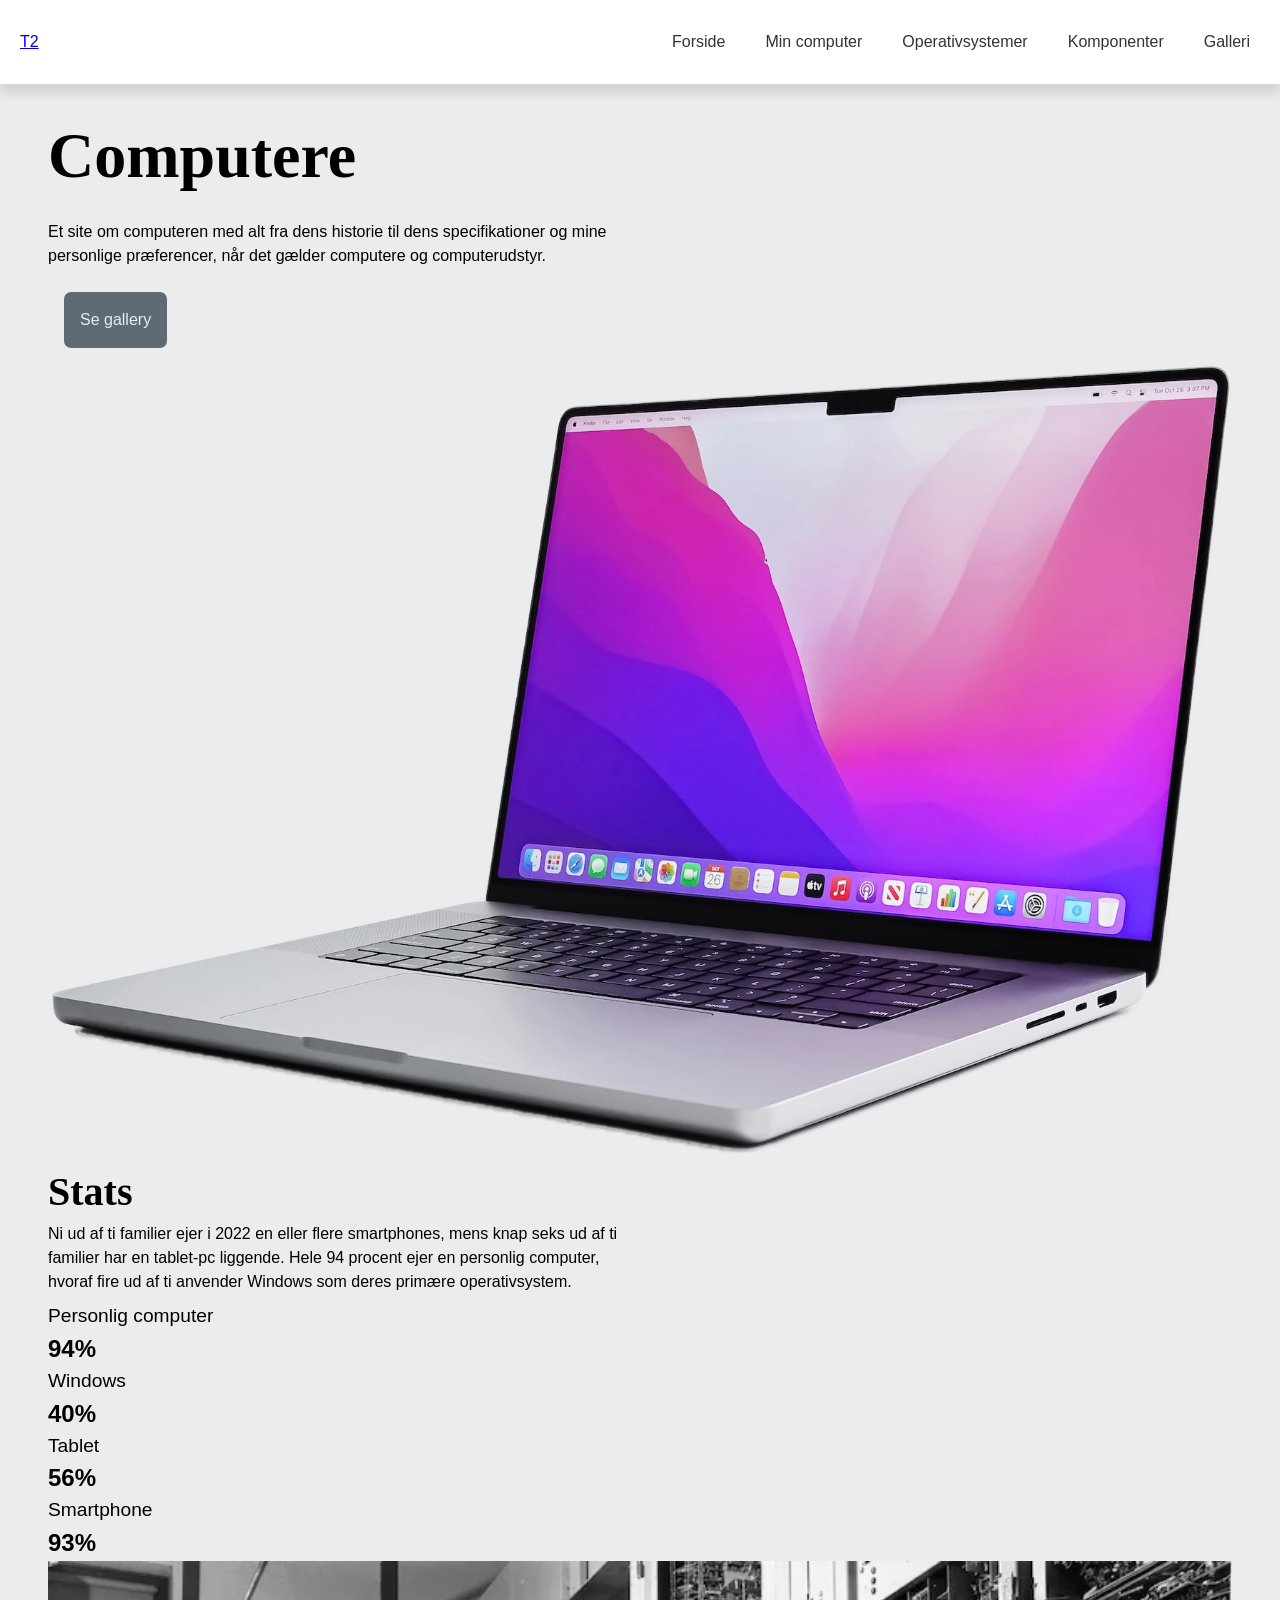
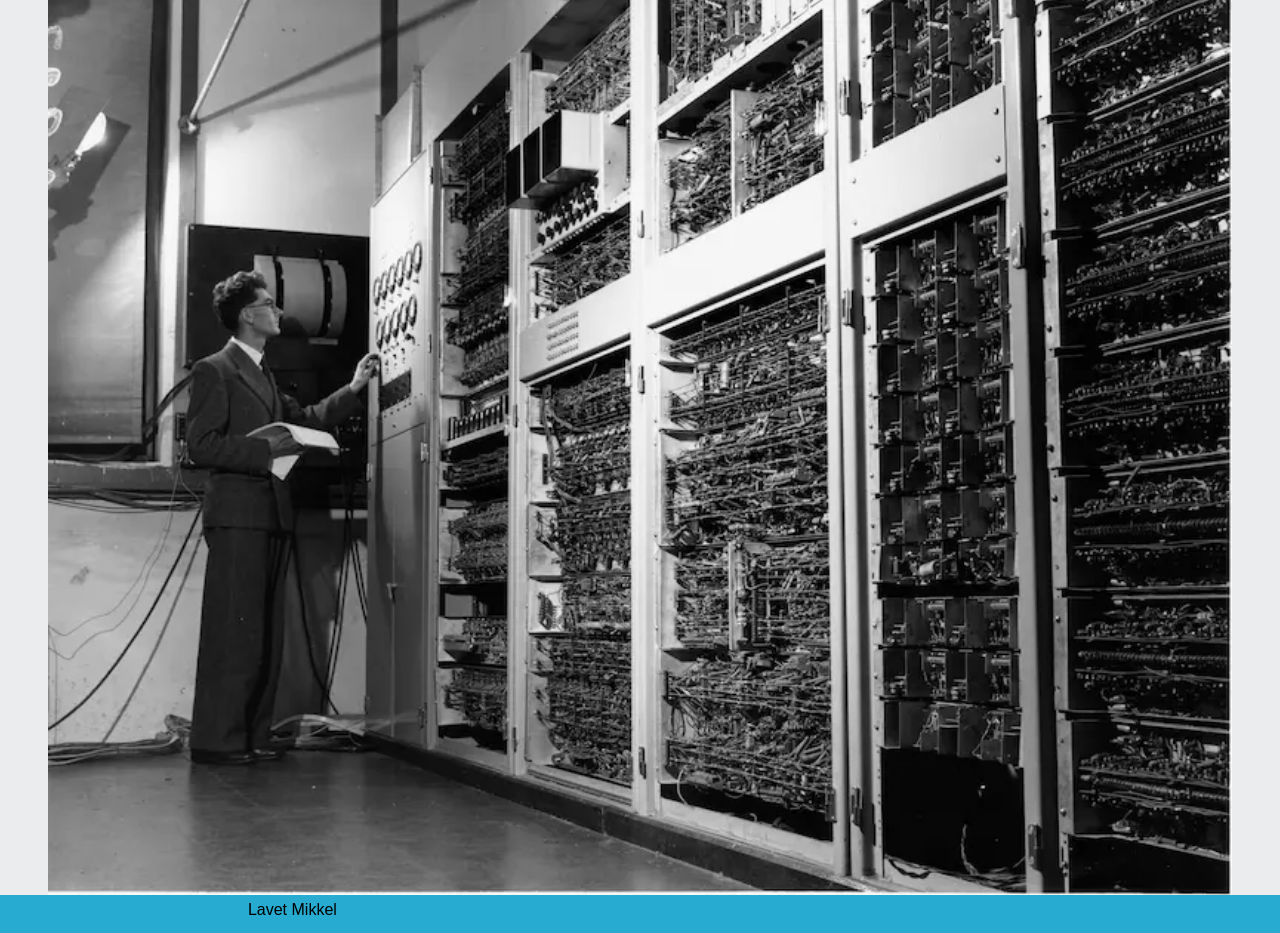
==== index.html @ cf96a5be "init" ====
<!DOCTYPE html>
<html lang="da">

<head>
  <meta charset="UTF-8" />
  <meta http-equiv="X-UA-Compatible" content="IE=edge" />
  <meta name="viewport" content="width=device-width, initial-scale=1.0" />
  <meta name="robots" content="noindex" />
  <link rel="stylesheet" href="general.css" />
  <link rel="stylesheet" href="layout.css">
  <title>Computere</title>
</head>

<body>
  <header>
    <div class="logo">
      <a href="index.html">T2</a>
    </div>
    <nav>
      <ul class="menu">
        <li><a href="index.html">Forside</a></li>
        <li><a href="min_computer.html">Min computer</a></li>
        <li><a href="operativsystemer.html">Operativsystemer</a></li>
        <li><a href="komponenter.html">Komponenter</a></li>
        <li><a href="galleri.html">Galleri</a></li>
      </ul>
      <button class="burger">
        <span class="line"></span>
        <span class="line"></span>
        <span class="line"></span>
      </button>
    </nav>
  </header>
  <main>
    <h1>Computere</h1>

    <section class="grid_2-1"></section>

    <p>Et site om computeren med alt fra dens historie til dens specifikationer og mine personlige præferencer, når det
      gælder computere og computerudstyr.</p>
    <a class="cta" href="galleri.html">Se gallery</a>
    <img src="imgs/computer-cutout.webp" alt="Laptop computer" />
    <h2>Stats</h2>
    <p>
      Ni ud af ti familier ejer i 2022 en eller flere smartphones, mens knap seks ud af ti familier har en tablet-pc
      liggende. Hele 94 procent ejer en personlig computer, hvoraf fire ud af ti
      anvender Windows som deres primære operativsystem.
    </p>
    <dl>
      <dt>Personlig computer</dt>
      <dd>94%</dd>
      <dt>Windows</dt>
      <dd>40%</dd>
      <dt>Tablet</dt>
      <dd>56%</dd>
      <dt>Smartphone</dt>
      <dd>93%</dd>
    </dl>
    <img src="imgs/computer-old.webp" alt="Gammel computer" />
  </main>
  <footer>
    <p>Lavet Mikkel</p>
  </footer>
  <script src="menu.js"></script>
</body>

</html>
---- general.css ----
/*************** Reset *********************/
* {
  margin: 0;
  padding: 0;
  box-sizing: border-box;
}
body {
  line-height: 1.5;
  font-family: "pt_serifregular", sans-serif;
}
img {
  width: 100%;
  height: auto;
  display: block;
}

/*************** Web Fonts *********************/
@font-face {
  font-family: "poppinsregular";
  src: url("poppins-regular-webfont.woff2") format("woff2");
  font-weight: normal;
  font-style: normal;
}
@font-face {
  font-family: "pt_serifregular";
  src: url("ptserif-regular-webfont.woff2") format("woff2");
  font-weight: normal;
  font-style: normal;
}

/*************** colors *********************/
.color1 {
  background-color: #252d38;
}
.color2 {
  background-color: #ebecee;
}
.color3 {
  background-color: #27abd0;
}
.color4 {
  background-color: #5e6b74;
}
.color5 {
  background-color: #508fa5;
}

/*************** Tekst format *********************/
h1 {
  font-family: "poppinsregular", serif;
  font-size: 3rem;
  margin-bottom: 1.5rem;

  font-size: 4rem;
  margin-block: 1.5rem 1rem;
}
h2 {
  font-family: "poppinsregular", serif;
  font-size: 2.5rem;
  margin-top: 0.5rem;
}
p {
  max-width: 65ch;
  font-family: "pt_serifregular", sans-serif;
  font-size: 1rem;
  margin-bottom: 0.5rem;
}
body {
  background-color: #ebecee;
}
header {
  background-color: #27abd0;
}
main {
  max-width: 1200px;
  margin-inline: auto;
  padding: 0 0.5rem;
}
footer {
  background-color: #27abd0;
  text-align: center;
  padding: 0.2rem;
}
dt {
  font-size: 1.2rem;
}
dd {
  font-weight: bold;
  font-size: 1.5rem;
}
.img_top {
  margin-top: 2.5rem;
}
.cta {
  border-radius: 7px;
  background-color: #5e6b74;
  padding: 1rem;
  margin: 1rem;
  color: #ebecee;
  text-decoration: none;
  display: inline-block;
}

/**************** menu ******************/
/* 
header {
  position: sticky;
  top: 0;
  display: flex;
  justify-content: space-between;
  align-items: center;
  padding: 20px;
  background-color: #ffffff;
  box-shadow: 0 10px 10px rgba(0, 0, 0, 0.1);
}

.logo img {
  width: 50px;
  height: 50px;
}

.menu {
  display: flex;
  list-style: none;
  margin: 0;
  padding: 0;
  @media (width < 700px) {
    display: none;
  }
}

.menu li {
  margin-right: 20px;
}

.menu li:last-child {
  margin-right: 0;
}

.menu a {
  display: block;
  padding: 10px;
  color: #333333;
  text-decoration: none;
  transition: color 0.3s;
  text-align: end;
}

.menu a:hover {
  color: #ff0000;
}
 */

header {
  position: sticky;
  top: 0;
  display: flex;
  justify-content: space-between;
  align-items: center;
  padding: 20px;
  background-color: #ffffff;
  box-shadow: 0 10px 10px rgba(0, 0, 0, 0.1);

  .logo img {
    width: 50px;
    height: 50px;
  }
}

nav {
  /* Desktop */
  display: flex;
  align-items: center;

  @media (width < 800px) {
    /* mobil */
    &.active .menu {
      display: block;
      background-color: #ffffff;
      position: absolute;
      top: 94px;
      left: 0;
      width: 100%;
      box-shadow: 0 10px 10px rgba(0, 0, 0, 0.1);
      z-index: 1;
    }

    &.active .menu li {
      margin: 10px 20px;
    }

    &.active .menu a {
      font-size: 24px;
    }
  }
}

.menu {
  display: flex;
  list-style: none;
  margin: 0;
  padding: 0;

  li {
    margin-right: 20px;
  }

  li:last-child {
    margin-right: 0;
  }

  a {
    display: block;
    padding: 10px;
    color: #333333;
    text-decoration: none;
    transition: color 0.3s;
    text-align: end;
    &:hover {
      color: #ff0000;
    }
  }
  @media (width < 800px) {
    display: none;
  }
}

.burger {
  width: 30px;
  height: 20px;
  cursor: pointer;
  display: none;

  .line {
    display: block;
    width: 100%;
    height: 2px;
    background-color: #333333;
    margin-bottom: 5px;
    transition: 0.2s linear;
  }

  @media (width < 800px) {
    display: block;
    background-color: transparent;
    border: 0;

    &.active .line:nth-child(1) {
      transform: rotate(45deg) translate(5px, 5px);
      transition: 0.2s linear;
    }

    &.active .line:nth-child(2) {
      opacity: 0;
      transition: 0.15s linear;
    }

    &.active .line:nth-child(3) {
      transform: rotate(-45deg) translate(5px, -5px);
      transition: 0.2s linear;
    }
  }
}
---- layout.css ----
.grid_1-1 {
  @media (width>800px) {
    display: grid;
    grid-template-columns: 1fr 1fr;
    gap: 20px;
  }
}
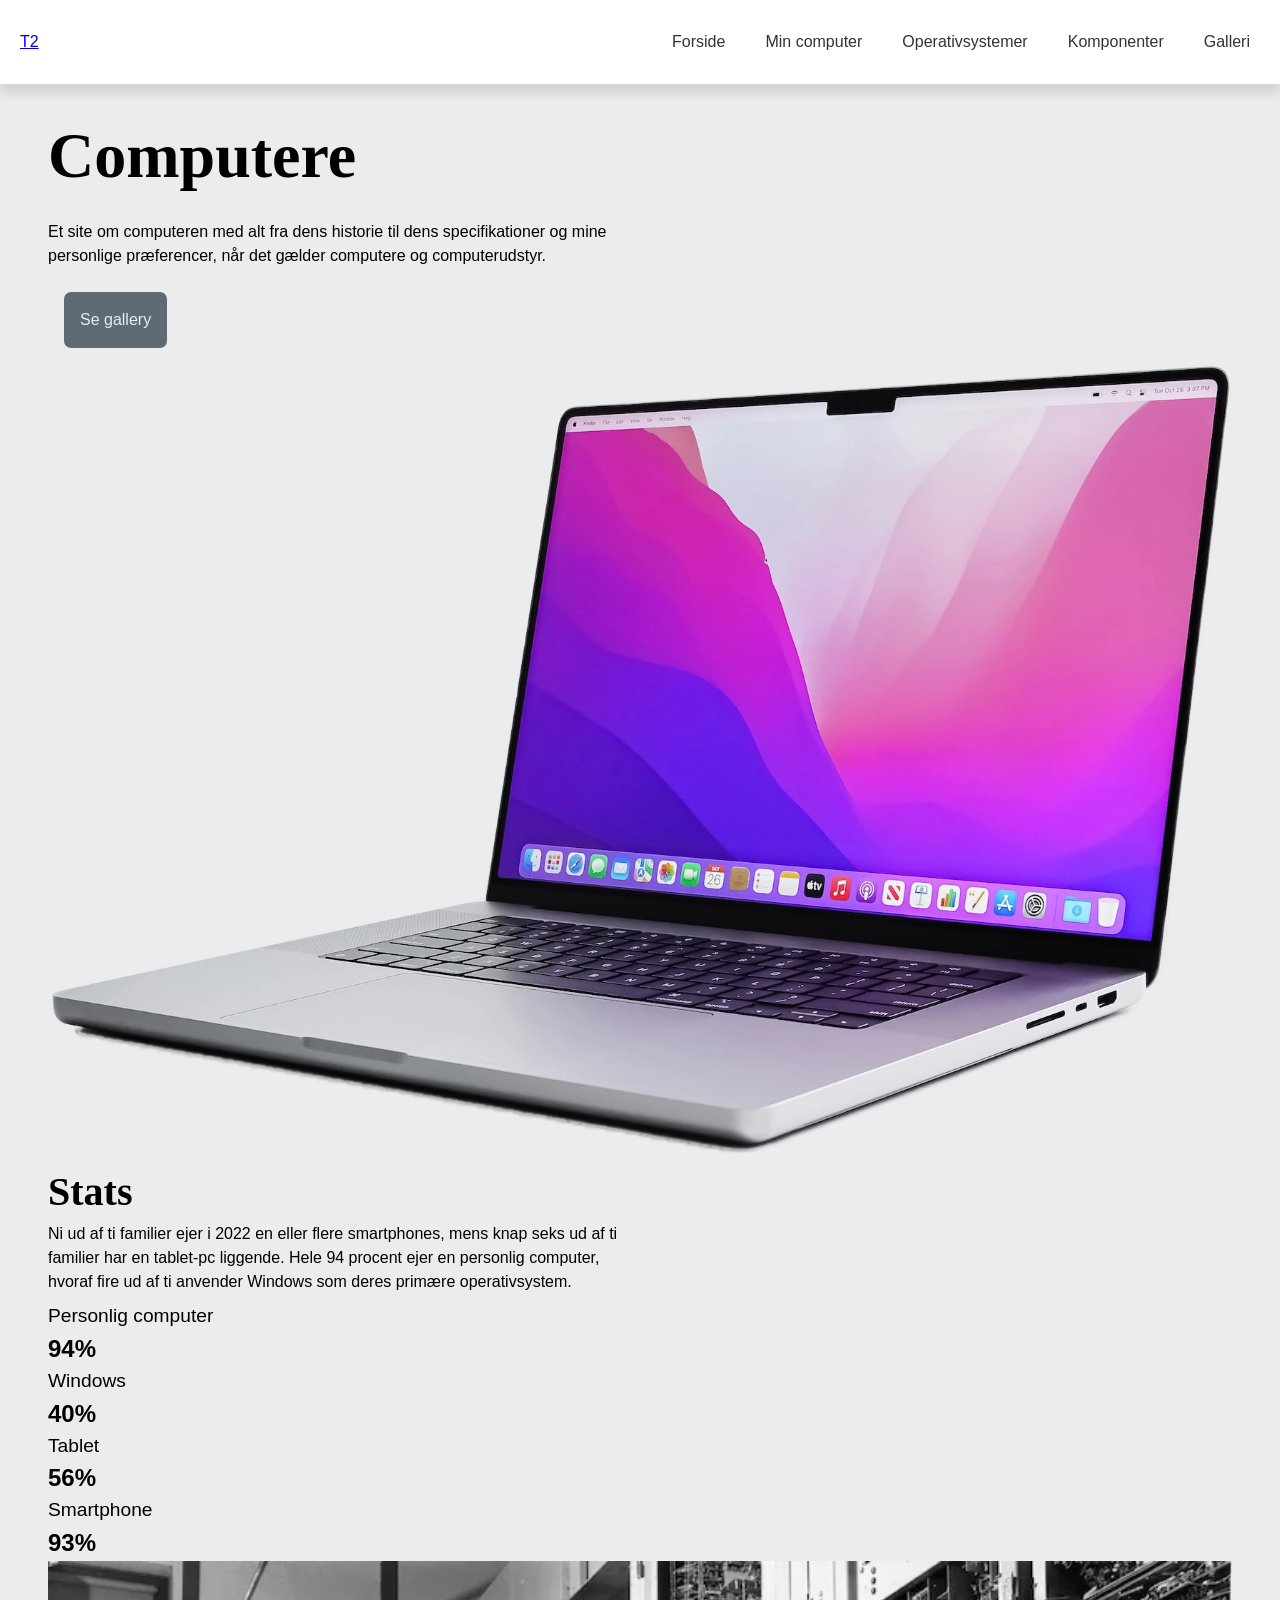
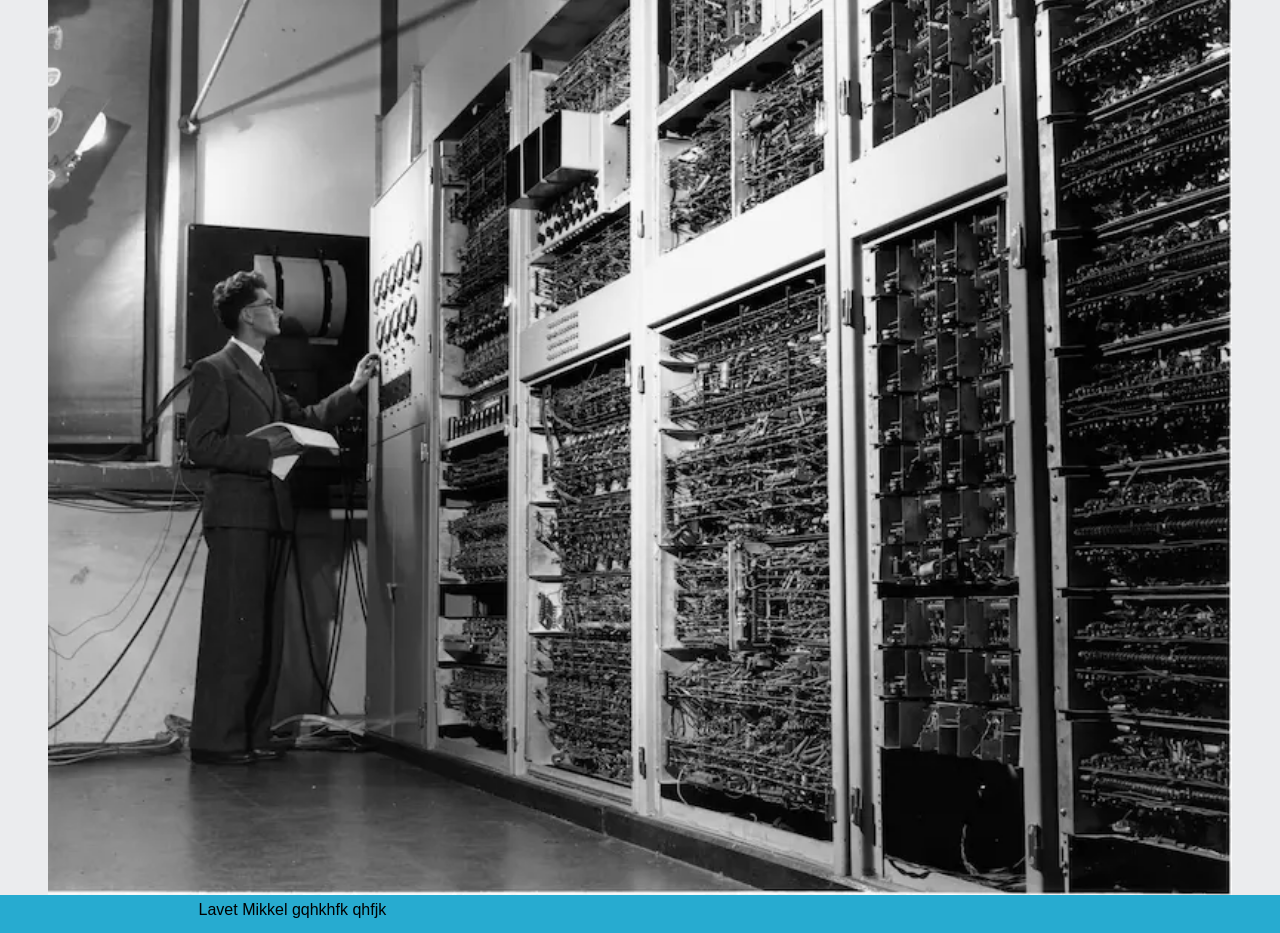
==== commit 4ee31fe5: "sjkg" ====
--- a/index.html
+++ b/index.html
@@ -59,7 +59,7 @@
     <img src="imgs/computer-old.webp" alt="Gammel computer" />
   </main>
   <footer>
-    <p>Lavet Mikkel</p>
+    <p>Lavet Mikkel gqhkhfk qhfjk</p>
   </footer>
   <script src="menu.js"></script>
 </body>
